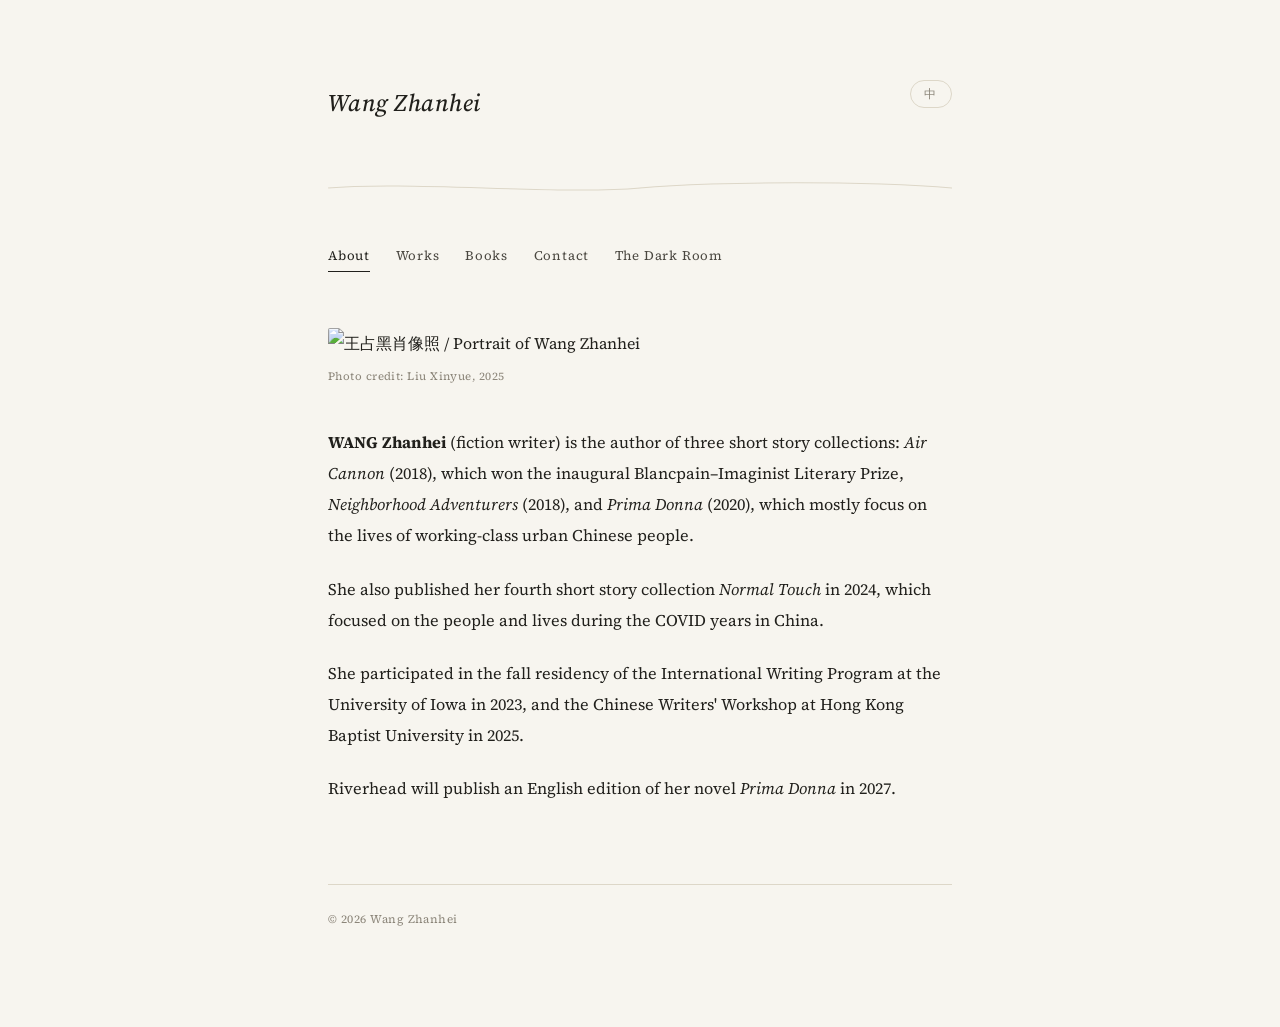
==== index.html @ 77643c08 "Add files via upload" ====
<!DOCTYPE html>
<html lang="en">
<head>
<meta charset="UTF-8">
<meta name="viewport" content="width=device-width, initial-scale=1.0">
<title>王占黑 WANG Zhanhei</title>
<meta name="description" content="王占黑，小说作者。已出版《空响炮》《街道江湖》《小花旦》《正常接触》。">
<meta name="google-site-verification" content="kWwYHM2Mqy6YZo2uqBVHOSON4LLZSo3AvIK8ZyygTZA" />
<link rel="stylesheet" href="style.css">
</head>
<body class="lang-en">
<div class="wrap">

  <header class="site-header">
    <h2 class="site-name"><a href="index.html"><span class="zh">王占黑</span><span class="en">Wang Zhanhei</span></a></h2>
    <button class="lang-toggle" type="button" aria-label="切换到中文">中</button>
  </header>

  <div class="ripple" aria-hidden="true">
    <svg viewBox="0 0 400 14" preserveAspectRatio="none" xmlns="http://www.w3.org/2000/svg">
      <path d="M0,7 C25,0 75,14 100,7 S175,0 200,7 S275,14 300,7 S375,0 400,7 M400,7 C425,0 475,14 500,7 S575,0 600,7 S675,14 700,7 S775,0 800,7" fill="none" stroke="currentColor" stroke-width="1"/>
    </svg>
  </div>

  <nav class="main-nav">
    <a href="index.html" class="active"><span class="zh">关于</span><span class="en">About</span></a>
    <a href="works.html"><span class="zh">作品</span><span class="en">Works</span></a>
    <a href="books.html"><span class="zh">文集</span><span class="en">Books</span></a>
    <a href="contact.html"><span class="zh">联系</span><span class="en">Contact</span></a>
    <a href="extra.html"><span class="zh">小黑屋</span><span class="en">The Dark Room</span></a>
  </nav>

  <main>
    <div class="headshot-wrap">
      <img src="images/headshot.jpg" alt="王占黑肖像照 / Portrait of Wang Zhanhei">
      <p class="photo-credit">Photo credit: Liu Xinyue, 2025</p>
    </div>

    <p class="zh">
      王占黑，1991年生于浙江嘉兴，目前居住在上海。平时写小说为主。曾获首届宝珀·理想国文学奖。已出版《空响炮》、《街道江湖》、《小花旦》和《正常接触》。
    </p>

    <p class="en">
      <strong>WANG Zhanhei</strong> (fiction writer) is the author of three short story collections: <em>Air Cannon</em> (2018), which won the inaugural Blancpain&ndash;Imaginist Literary Prize, <em>Neighborhood Adventurers</em> (2018), and <em>Prima Donna</em> (2020), which mostly focus on the lives of working&#8209;class urban Chinese people.
    </p>
    <p class="en">
      She also published her fourth short story collection <em>Normal Touch</em> in 2024, which focused on the people and lives during the COVID years in China.
    </p>
    <p class="en">
      She participated in the fall residency of the International Writing Program at the University of Iowa in 2023, and the Chinese Writers' Workshop at Hong Kong Baptist University in 2025.
    </p>
    <p class="en">
      Riverhead will publish an English edition of her novel <em>Prima Donna</em> in 2027.
    </p>
  </main>

  <footer class="site-footer">
    <span class="zh">© 2026 王占黑</span>
    <span class="en">© 2026 Wang Zhanhei</span>
  </footer>

</div>
<script src="script.js"></script>
</body>
</html>
---- style.css ----
/* ============================================================
   清水 — personal writer site
   Palette: paper #F7F5EF · ink #21201C · celadon #5C7A6E
   ============================================================ */

@import url('https://fonts.googleapis.com/css2?family=Newsreader:ital,wght@0,400;0,500;1,400&family=Noto+Serif+SC:wght@400;500;600&family=Source+Serif+4:ital,wght@0,400;1,400&family=Inter:wght@400;500&display=swap');

:root {
  --paper: #F7F5EF;
  --paper-deep: #EFEBE0;
  --ink: #21201C;
  --ink-soft: #4A4740;
  --stone: #8B8579;
  --rule: #DDD7C8;
  --celadon: #5C7A6E;
  --celadon-deep: #46594F;

  --serif-zh: 'Noto Serif SC', serif;
  --serif-en: 'Source Serif 4', serif;
  --display-zh: 'Noto Serif SC', serif;
  --display-en: 'Newsreader', serif;
  --sans: 'Inter', -apple-system, sans-serif;
}

* { box-sizing: border-box; }

html { scroll-behavior: smooth; }

body {
  margin: 0;
  background: var(--paper);
  color: var(--ink);
  font-family: var(--serif-zh);
  line-height: 1.9;
  -webkit-font-smoothing: antialiased;
  text-rendering: optimizeLegibility;
}

body :lang(en), body .en-text { font-family: var(--serif-en); }

::selection { background: var(--celadon); color: var(--paper); }

a {
  color: inherit;
  text-decoration: none;
}

/* ---------- language toggle logic ---------- */
.zh, .en { }
body.lang-zh .en { display: none; }
body.lang-en .zh { display: none; }
body.lang-en { font-family: var(--serif-en); }

/* ---------- layout shell ---------- */
.wrap {
  max-width: 680px;
  margin: 0 auto;
  padding: 5rem 1.75rem 6rem;
}

/* ---------- header ---------- */
.site-header {
  display: flex;
  justify-content: space-between;
  align-items: flex-start;
  margin-bottom: 3.25rem;
  gap: 1rem;
}

.site-name {
  font-family: var(--display-zh);
  font-size: 1.5rem;
  font-weight: 600;
  letter-spacing: 0.02em;
  margin: 0;
}
body.lang-en .site-name { font-family: var(--display-en); font-weight: 500; font-style: italic; }

.site-name a { display: inline-block; }

.lang-toggle {
  font-family: var(--sans);
  font-size: 0.72rem;
  letter-spacing: 0.08em;
  color: var(--stone);
  border: 1px solid var(--rule);
  border-radius: 999px;
  padding: 0.32rem 0.85rem;
  cursor: pointer;
  background: transparent;
  white-space: nowrap;
  transition: border-color 0.2s ease, color 0.2s ease;
}
.lang-toggle:hover { border-color: var(--celadon); color: var(--celadon-deep); }
.lang-toggle:focus-visible { outline: 2px solid var(--celadon); outline-offset: 2px; }

/* ---------- ripple divider — the signature element ---------- */
.ripple {
  width: 100%;
  height: 14px;
  margin: 0 0 3rem;
  overflow: hidden;
  color: var(--rule);
}
.ripple svg { display: block; width: 200%; height: 14px; animation: ripple-drift 16s linear infinite; }
@media (prefers-reduced-motion: reduce) { .ripple svg { animation: none; } }
@keyframes ripple-drift { from { transform: translateX(0); } to { transform: translateX(-50%); } }

/* ---------- nav ---------- */
nav.main-nav {
  display: flex;
  flex-wrap: wrap;
  gap: 1.6rem;
  margin-bottom: 3.5rem;
  font-family: var(--sans);
  font-size: 0.82rem;
  letter-spacing: 0.06em;
}
nav.main-nav a {
  color: var(--ink-soft);
  padding-bottom: 3px;
  border-bottom: 1px solid transparent;
  transition: border-color 0.2s ease, color 0.2s ease;
}
nav.main-nav a:hover,
nav.main-nav a:focus-visible { color: var(--celadon-deep); border-bottom-color: var(--celadon); }
nav.main-nav a.active { color: var(--ink); border-bottom-color: var(--ink); }

/* ---------- typography ---------- */
h1 {
  font-family: var(--display-zh);
  font-size: 1.9rem;
  font-weight: 600;
  line-height: 1.5;
  margin: 0 0 1.75rem;
}
body.lang-en h1 { font-family: var(--display-en); font-weight: 500; font-style: italic; }

p { margin: 0 0 1.4rem; font-size: 1.02rem; color: var(--ink); }
p.lede { color: var(--ink-soft); }

.section-title {
  font-family: var(--sans);
  font-size: 0.75rem;
  letter-spacing: 0.14em;
  text-transform: uppercase;
  color: var(--stone);
  margin: 3rem 0 1.4rem;
}
.section-title:first-of-type { margin-top: 0; }

/* ---------- works / essays list ---------- */
.entry-list { list-style: none; margin: 0; padding: 0; }
.entry {
  padding: 1.5rem 0;
  border-top: 1px solid var(--rule);
}
.entry:last-child { padding-bottom: 0; }
.entry-head {
  display: flex;
  justify-content: space-between;
  align-items: baseline;
  gap: 1rem;
  flex-wrap: wrap;
}
.entry-title {
  font-family: var(--display-zh);
  font-size: 1.15rem;
  font-weight: 600;
}
body.lang-en .entry-title { font-family: var(--display-en); font-weight: 500; font-style: italic; }
.entry-title a:hover, .entry-title a:focus-visible { color: var(--celadon-deep); }
.entry-meta {
  font-family: var(--sans);
  font-size: 0.75rem;
  letter-spacing: 0.05em;
  color: var(--stone);
  white-space: nowrap;
}
.entry-desc { margin-top: 0.5rem; color: var(--ink-soft); font-size: 0.97rem; }

/* ---------- about: headshot ---------- */
.headshot-wrap {
  margin: 0 0 2.5rem;
}
.headshot-wrap img {
  width: 100%;
  max-width: 320px;
  height: auto;
  display: block;
  border-radius: 2px;
}
.photo-credit {
  font-family: var(--sans);
  font-size: 0.7rem;
  letter-spacing: 0.04em;
  color: var(--stone);
  margin-top: 0.5rem;
}

/* ---------- books grid (文集) — uniform cover size, aligned text ---------- */
.book-grid {
  display: grid;
  grid-template-columns: repeat(auto-fill, minmax(150px, 1fr));
  gap: 2.25rem 1.5rem;
  list-style: none;
  margin: 0;
  padding: 0;
  align-items: stretch;
}
.book-card {
  display: flex;
  flex-direction: column;
  height: 100%;
}
.book-cover {
  width: 100%;
  aspect-ratio: 2 / 3;
  overflow: hidden;
  background: var(--paper-deep);
}
.book-card img {
  width: 100%;
  height: 100%;
  object-fit: cover;
  display: block;
}
.book-title {
  font-family: var(--display-zh);
  font-weight: 600;
  font-size: 0.98rem;
  line-height: 1.4;
  margin-top: 0.85rem;
  min-height: 2.75rem;
}
body.lang-en .book-title { font-family: var(--display-en); font-weight: 500; font-style: italic; }
.book-meta {
  font-family: var(--sans);
  font-size: 0.72rem;
  color: var(--stone);
  margin-top: auto;
  padding-top: 0.5rem;
  line-height: 1.5;
}

/* ---------- dark room (小黑屋) ---------- */
.dr-block {
  margin-bottom: 2.75rem;
  padding-bottom: 2.75rem;
  border-bottom: 1px solid var(--rule);
}
.dr-block:last-child { border-bottom: none; margin-bottom: 0; padding-bottom: 0; }
.dr-photo-grid {
  display: grid;
  grid-template-columns: repeat(auto-fill, minmax(130px, 1fr));
  gap: 0.85rem;
}
.dr-photo-grid .ph {
  aspect-ratio: 4 / 5;
  background: var(--paper-deep);
  border: 1px solid var(--rule);
  display: flex;
  align-items: center;
  justify-content: center;
  font-family: var(--sans);
  font-size: 0.68rem;
  color: var(--stone);
  text-align: center;
  padding: 0.5rem;
}
.guestbook-note {
  border: 1px solid var(--rule);
  padding: 1.5rem;
  font-family: var(--sans);
  font-size: 0.85rem;
  color: var(--stone);
  text-align: center;
}

/* ---------- guestbook form ---------- */
.gb-form { display: flex; flex-direction: column; gap: 1.25rem; max-width: 480px; }
.gb-field { display: flex; flex-direction: column; gap: 0.4rem; }
.gb-field label {
  font-family: var(--sans);
  font-size: 0.72rem;
  letter-spacing: 0.08em;
  text-transform: uppercase;
  color: var(--stone);
}
.gb-field input,
.gb-field textarea {
  font-family: var(--serif-zh);
  font-size: 0.98rem;
  color: var(--ink);
  background: transparent;
  border: none;
  border-bottom: 1px solid var(--rule);
  padding: 0.5rem 0.1rem;
  outline: none;
  transition: border-color 0.2s ease;
  resize: vertical;
}
body.lang-en .gb-field input,
body.lang-en .gb-field textarea { font-family: var(--serif-en); }
.gb-field input:focus,
.gb-field textarea:focus { border-color: var(--celadon); }
.gb-field textarea { min-height: 6rem; }
.gb-submit {
  align-self: flex-start;
  font-family: var(--sans);
  font-size: 0.78rem;
  letter-spacing: 0.08em;
  color: var(--ink);
  border: 1px solid var(--ink);
  border-radius: 999px;
  padding: 0.5rem 1.4rem;
  background: transparent;
  cursor: pointer;
  transition: background 0.2s ease, color 0.2s ease, border-color 0.2s ease;
}
.gb-submit:hover { background: var(--celadon); border-color: var(--celadon); color: var(--paper); }
.gb-submit:disabled { opacity: 0.5; cursor: default; }
.gb-status {
  font-family: var(--sans);
  font-size: 0.82rem;
  color: var(--celadon-deep);
  display: none;
}
.gb-status.show { display: block; }
.gb-status.error { color: #a3453b; }
.gb-hidden { position: absolute; left: -9999px; top: -9999px; }
.gb-hint {
  font-family: var(--sans);
  font-size: 0.72rem;
  color: var(--stone);
  margin-top: 0.75rem;
}

/* ---------- contact ---------- */
.contact-list { list-style: none; margin: 0; padding: 0; }
.contact-list li {
  padding: 1rem 0;
  border-top: 1px solid var(--rule);
  display: flex;
  justify-content: space-between;
  gap: 1rem;
  flex-wrap: wrap;
}
.contact-list li:last-child { border-bottom: 1px solid var(--rule); }
.contact-label {
  font-family: var(--sans);
  font-size: 0.75rem;
  letter-spacing: 0.08em;
  color: var(--stone);
  text-transform: uppercase;
}
.contact-value a { border-bottom: 1px solid var(--rule); transition: border-color 0.2s ease, color 0.2s ease; }
.contact-value a:hover, .contact-value a:focus-visible { color: var(--celadon-deep); border-color: var(--celadon); }

/* ---------- footer ---------- */
footer.site-footer {
  margin-top: 5rem;
  padding-top: 1.5rem;
  border-top: 1px solid var(--rule);
  font-family: var(--sans);
  font-size: 0.72rem;
  letter-spacing: 0.04em;
  color: var(--stone);
}

/* ---------- focus ---------- */
a:focus-visible { outline: 2px solid var(--celadon); outline-offset: 2px; border-radius: 2px; }

/* ---------- responsive ---------- */
@media (max-width: 540px) {
  .wrap { padding: 3.25rem 1.25rem 4rem; }
  .site-header { flex-direction: row; align-items: center; }
  h1 { font-size: 1.6rem; }
}
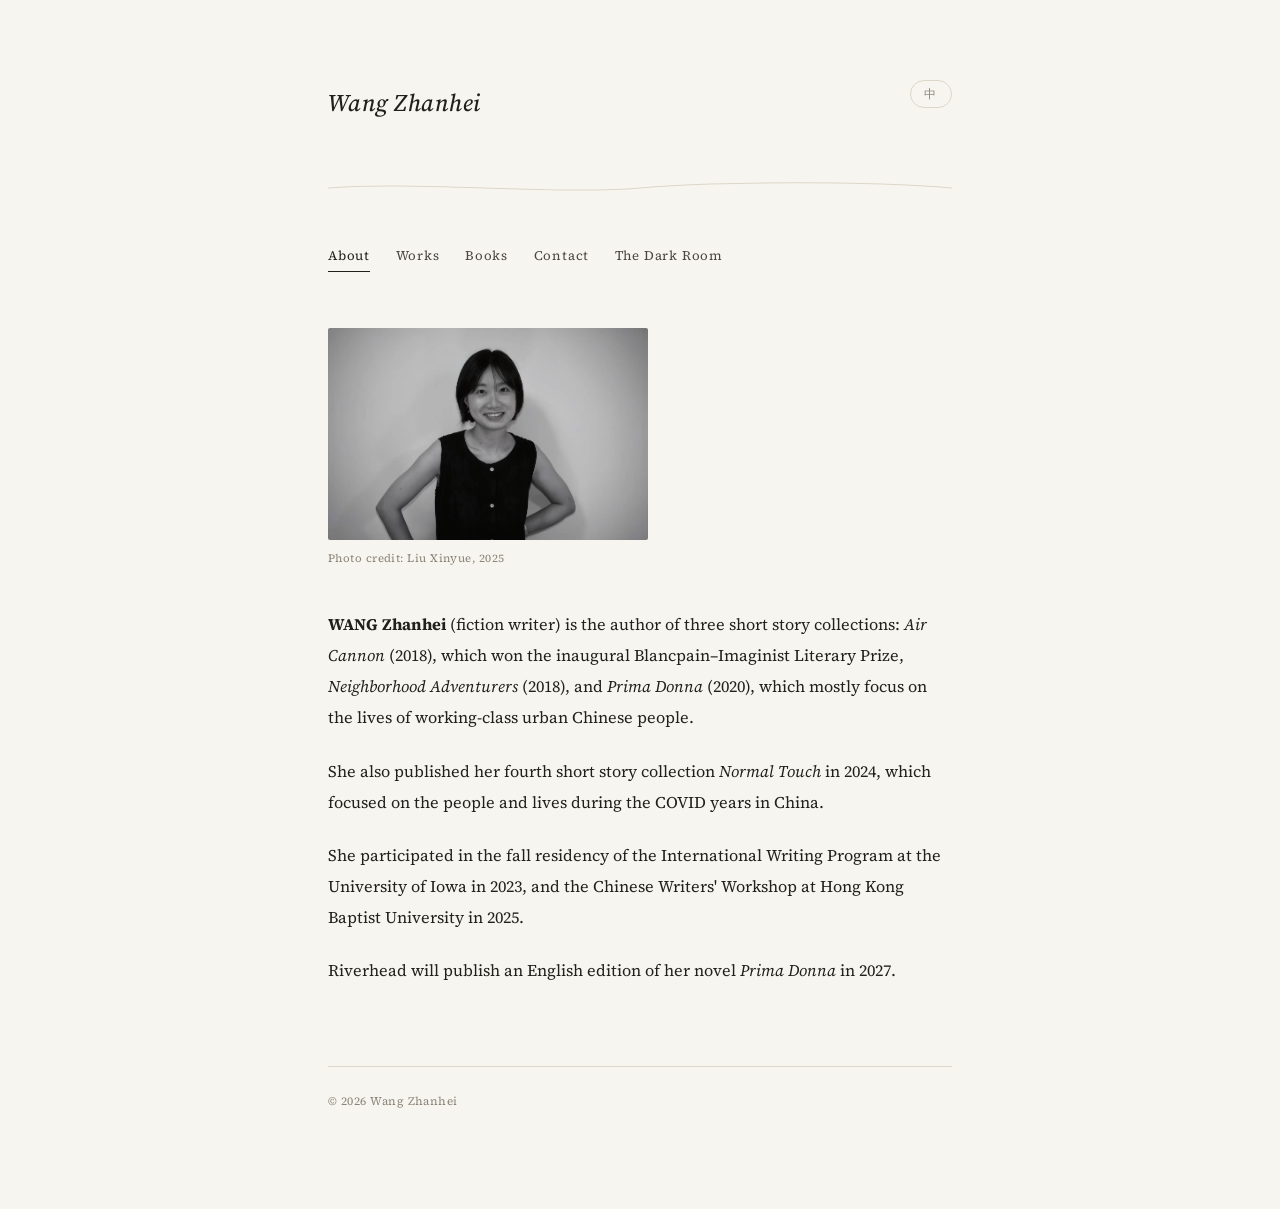
==== commit 54f82341: "Update headshot image source in index.html" ====
--- a/index.html
+++ b/index.html
@@ -32,7 +32,7 @@
 
   <main>
     <div class="headshot-wrap">
-      <img src="images/headshot.jpg" alt="王占黑肖像照 / Portrait of Wang Zhanhei">
+      <img src="headshot.jpg" alt="王占黑肖像照 / Portrait of Wang Zhanhei">
       <p class="photo-credit">Photo credit: Liu Xinyue, 2025</p>
     </div>
 
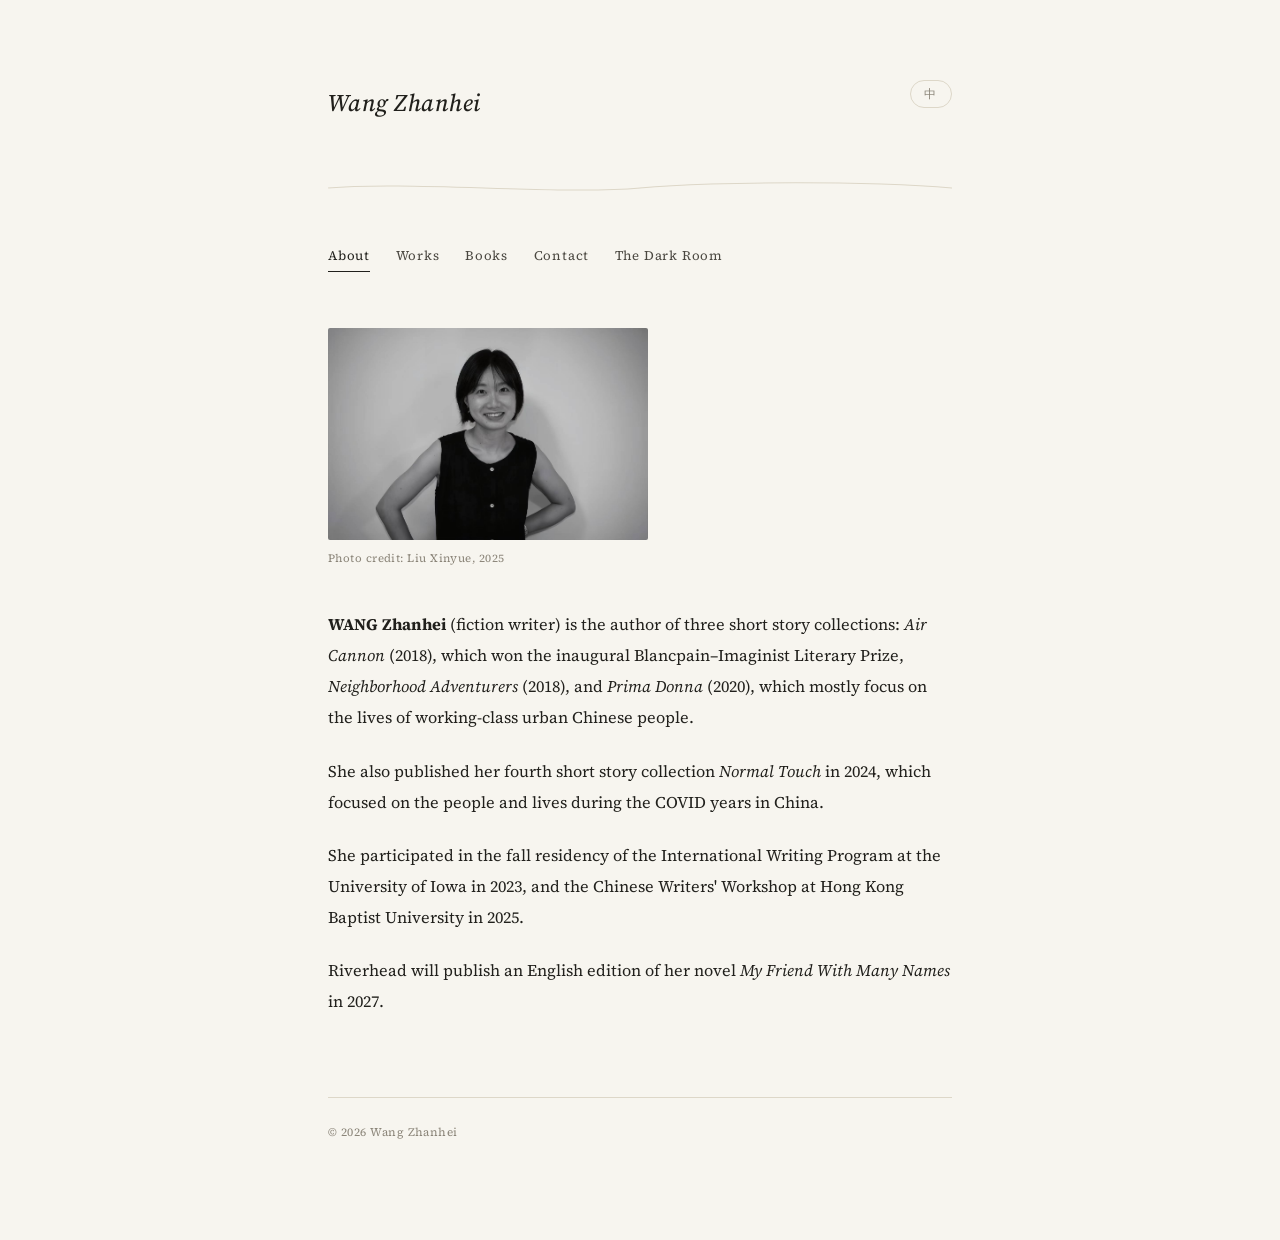
==== commit c1d9bc82: "Update novel title in index.html" ====
--- a/index.html
+++ b/index.html
@@ -50,7 +50,7 @@
       She participated in the fall residency of the International Writing Program at the University of Iowa in 2023, and the Chinese Writers' Workshop at Hong Kong Baptist University in 2025.
     </p>
     <p class="en">
-      Riverhead will publish an English edition of her novel <em>Prima Donna</em> in 2027.
+      Riverhead will publish an English edition of her novel <em>My Friend With Many Names</em> in 2027.
     </p>
   </main>
 
